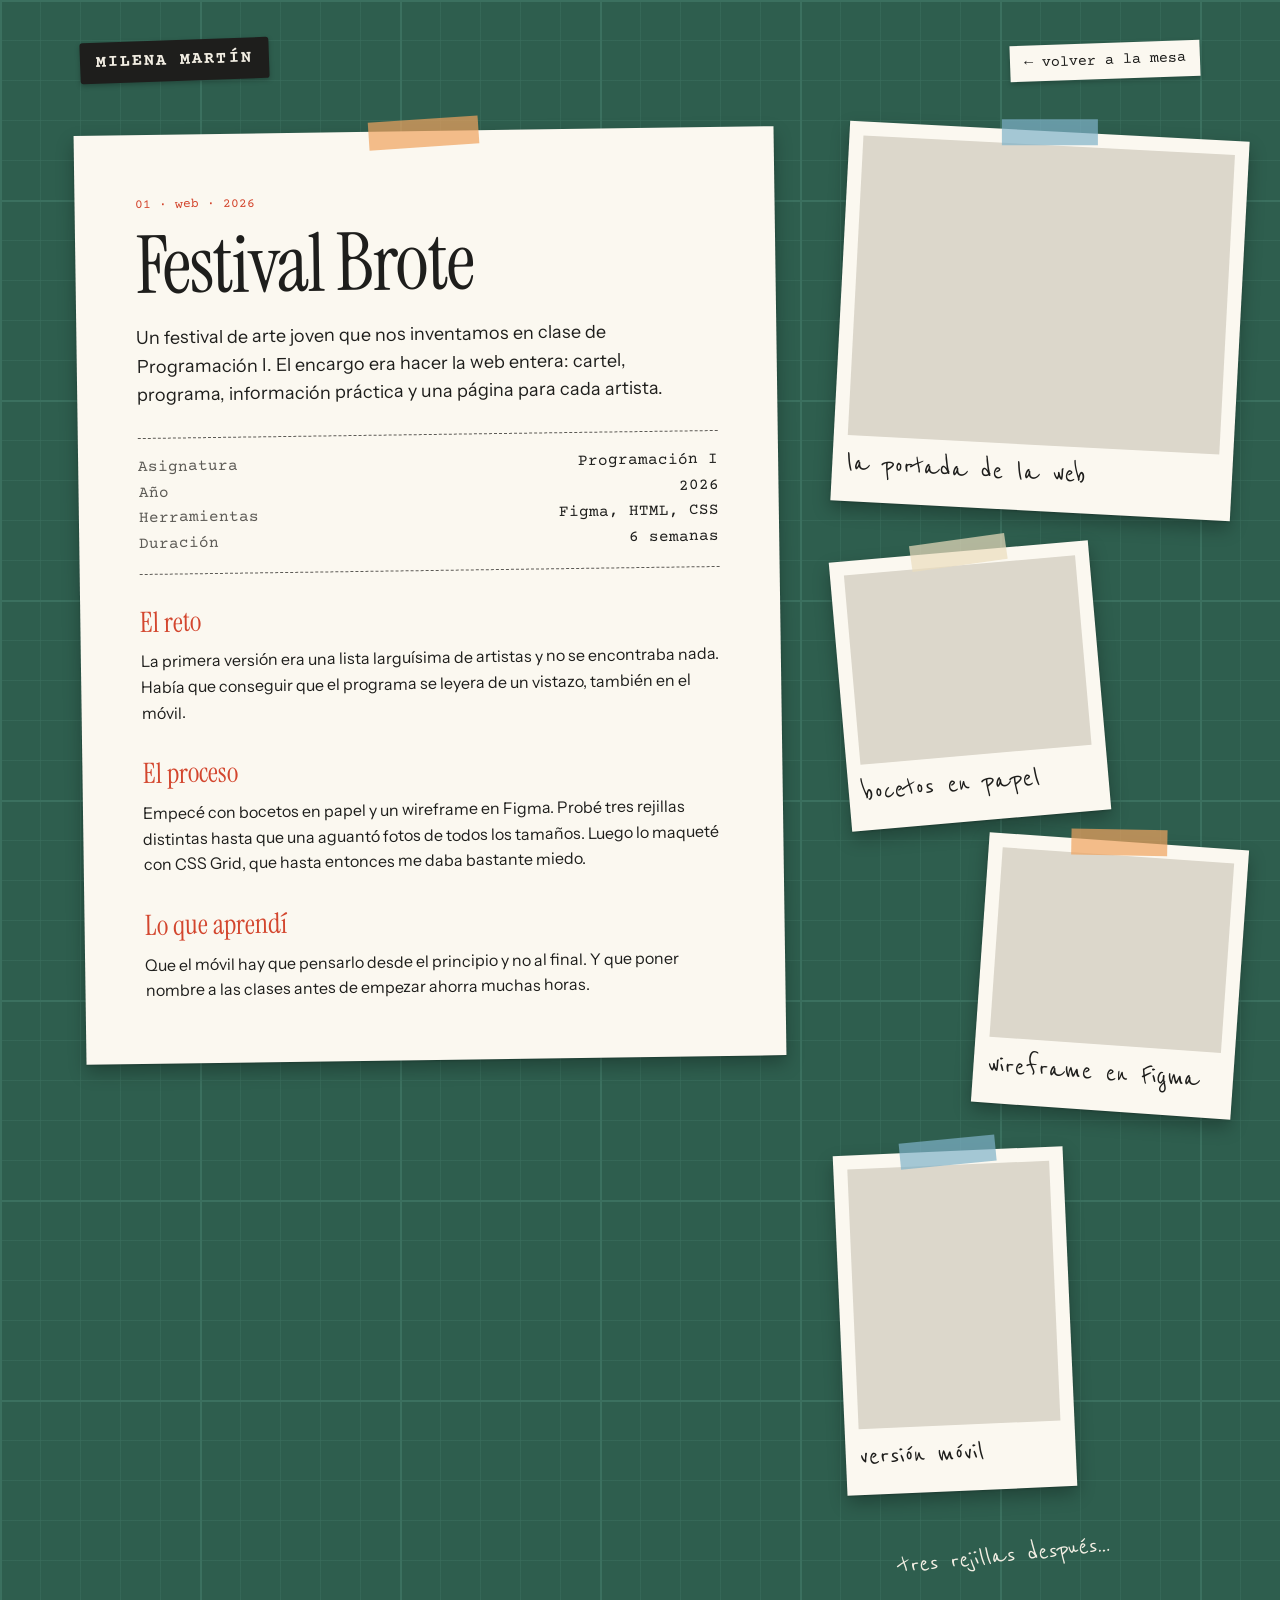
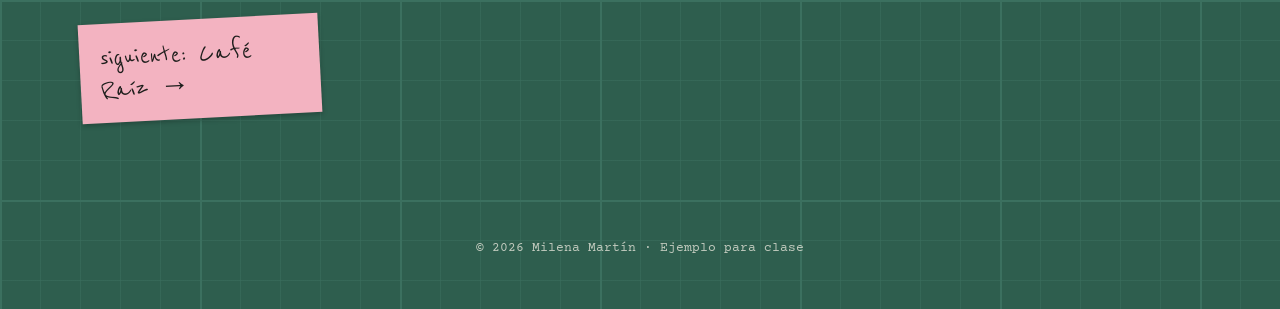
==== proyecto.html @ 5486a88a "Add files via upload" ====
<!DOCTYPE html>
<html lang="es">
<head>
  <meta charset="UTF-8">
  <meta name="viewport" content="width=device-width, initial-scale=1.0">
  <title>Festival Brote · Milena Martín</title>
  <meta name="description" content="Festival Brote: web para un festival de arte joven. Proyecto de Milena Martín.">

  <link rel="preconnect" href="https://fonts.googleapis.com">
  <link rel="preconnect" href="https://fonts.gstatic.com" crossorigin>
  <link href="https://fonts.googleapis.com/css2?family=Instrument+Serif&family=Courier+Prime:wght@400;700&family=Instrument+Sans:wght@400;500&family=Reenie+Beanie&display=swap" rel="stylesheet">

  <link rel="stylesheet" href="css/estilos.css">
</head>
<body>

  <div class="mesa">

    <header class="cabecera">
      <a href="index.html" class="dymo">Milena Martín</a>
      <a href="index.html#proyectos" class="pestana">← volver a la mesa</a>
    </header>

    <main class="dossier">

      <article class="hoja-dossier">
        <span class="cinta cinta-naranja"></span>
        <p class="rotulo">01 · web · 2026</p>
        <h1>Festival Brote</h1>
        <p class="intro">
          Un festival de arte joven que nos inventamos en clase de Programación I.
          El encargo era hacer la web entera: cartel, programa, información práctica
          y una página para cada artista.
        </p>

        <dl class="ficha">
          <div><dt>Asignatura</dt><dd>Programación I</dd></div>
          <div><dt>Año</dt><dd>2026</dd></div>
          <div><dt>Herramientas</dt><dd>Figma, HTML, CSS</dd></div>
          <div><dt>Duración</dt><dd>6 semanas</dd></div>
        </dl>

        <h2>El reto</h2>
        <p>
          La primera versión era una lista larguísima de artistas y no se encontraba nada.
          Había que conseguir que el programa se leyera de un vistazo, también en el móvil.
        </p>

        <h2>El proceso</h2>
        <p>
          Empecé con bocetos en papel y un wireframe en Figma. Probé tres rejillas distintas
          hasta que una aguantó fotos de todos los tamaños. Luego lo maqueté con CSS Grid,
          que hasta entonces me daba bastante miedo.
        </p>

        <h2>Lo que aprendí</h2>
        <p>
          Que el móvil hay que pensarlo desde el principio y no al final. Y que poner nombre
          a las clases antes de empezar ahorra muchas horas.
        </p>
      </article>

      <!-- fotos -->
      <div class="fotos">
        <figure class="polaroid foto-grande" style="--r: 3deg;">
          <span class="cinta cinta-azul"></span>
          <div class="hueco"></div>
          <figcaption><span class="pie">la portada de la web</span></figcaption>
        </figure>
        <figure class="polaroid" style="--r: -5deg;">
          <span class="cinta cinta-papel"></span>
          <div class="hueco"></div>
          <figcaption><span class="pie">bocetos en papel</span></figcaption>
        </figure>
        <figure class="polaroid desplazada" style="--r: 4deg;">
          <span class="cinta cinta-naranja"></span>
          <div class="hueco"></div>
          <figcaption><span class="pie">wireframe en Figma</span></figcaption>
        </figure>
        <figure class="polaroid foto-vertical" style="--r: -2.5deg;">
          <span class="cinta cinta-azul"></span>
          <div class="hueco"></div>
          <figcaption><span class="pie">versión móvil</span></figcaption>
        </figure>
        <p class="nota-mesa" aria-hidden="true">tres rejillas después…</p>
      </div>

      <a href="index.html#proyectos" class="nota nota-rosa siguiente">siguiente: Café Raíz →</a>

    </main>

    <footer class="pie-pagina">
      <p>© <span id="anio"></span> Milena Martín · Ejemplo para clase</p>
    </footer>

  </div>

  <script src="js/script.js"></script>
</body>
</html>
---- css/estilos.css ----
/* colores y fuentes (igual que en figma) */
:root {
  --mesa: #2E5E4E;
  --mesa-linea: #3B705F;
  --mesa-texto: #F2EEE3;
  --papel: #FBF8F0;
  --cinta-papel: #EBDDBE;
  --nota-amarilla: #F6DE6F;
  --nota-rosa: #F3B3C1;
  --nota-azul: #A9CBE8;
  --tinta: #1E1E1C;
  --tinta-suave: #5C5A55;
  --rojo: #D3462E;
  --cinta-naranja: #F0A35E;
  --cinta-azul: #7FB3C9;
  --hueco: #DCD7CB;
  --cafe: #7A4E33;
  --linea-cuaderno: #B9D3E6;

  --fuente-titulos: "Instrument Serif", Georgia, serif;
  --fuente-mano: "Reenie Beanie", cursive;
  --fuente-maquina: "Courier Prime", monospace;
  --fuente-texto: "Instrument Sans", system-ui, sans-serif;

  --sombra-papel: 0 8px 18px rgba(0, 0, 0, 0.28), 0 1px 2px rgba(0, 0, 0, 0.18);
  --sombra-suave: 0 2px 5px rgba(0, 0, 0, 0.25);
}

/* base */
* {
  box-sizing: border-box;
  margin: 0;
  padding: 0;
}

html {
  scroll-behavior: smooth;
  overflow-x: clip;
}

/* alfombrilla de corte */
body {
  background-color: var(--mesa);
  background-image:
    linear-gradient(var(--mesa-linea) 2px, transparent 2px),
    linear-gradient(90deg, var(--mesa-linea) 2px, transparent 2px),
    linear-gradient(rgba(59, 112, 95, 0.55) 1px, transparent 1px),
    linear-gradient(90deg, rgba(59, 112, 95, 0.55) 1px, transparent 1px);
  background-size: 200px 200px, 200px 200px, 40px 40px, 40px 40px;
  color: var(--tinta);
  font-family: var(--fuente-texto);
  font-size: 16px;
  line-height: 1.6;
  overflow-x: hidden;
}

a {
  color: inherit;
}

.mesa {
  max-width: 1200px;
  margin: 0 auto;
  padding: 0 40px;
}

.rotulo {
  color: var(--rojo);
  font-family: var(--fuente-maquina);
  font-size: 13px;
}

.titulo-mano {
  font-family: var(--fuente-titulos);
  font-weight: 400;
  font-size: 50px;
  line-height: 1;
  letter-spacing: -0.01em;
}

/* notas */
.nota {
  display: block;
  padding: 18px 20px;
  box-shadow: var(--sombra-suave);
  font-family: var(--fuente-mano);
  font-size: 30px;
  line-height: 1.05;
  text-decoration: none;
  transition: transform 0.2s;
}

a.nota:hover {
  transform: rotate(0deg) scale(1.04);
}

.nota-amarilla { background: var(--nota-amarilla); }
.nota-rosa { background: var(--nota-rosa); }
.nota-azul { background: var(--nota-azul); }

/* cinta */
.cinta {
  position: absolute;
  top: -12px;
  left: 50%;
  width: 96px;
  height: 26px;
  transform: translateX(-50%) rotate(-3deg);
  opacity: 0.7;
}

.cinta-naranja { background: var(--cinta-naranja); }
.cinta-azul { background: var(--cinta-azul); }
.cinta-papel { background: var(--cinta-papel); }

.pestana {
  display: inline-block;
  padding: 6px 14px;
  border: none;
  background: var(--papel);
  box-shadow: var(--sombra-suave);
  color: var(--tinta);
  font-family: var(--fuente-maquina);
  font-size: 15px;
  text-decoration: none;
  cursor: pointer;
  transition: transform 0.2s;
}

.pestana:nth-child(odd) { transform: rotate(1.5deg); }
.pestana:nth-child(even) { transform: rotate(-2deg); }

.pestana:hover {
  transform: rotate(0deg) translateY(-2px);
}

/* poner fotos aquí */
.hueco {
  background: var(--hueco);
}

.polaroid {
  position: relative;
  width: 260px;
  padding: 14px 14px 22px;
  background: var(--papel);
  box-shadow: var(--sombra-papel);
  transform: rotate(var(--r, 0deg));
}

.polaroid .hueco {
  aspect-ratio: 232 / 190;
  margin-bottom: 12px;
}

.polaroid h3,
.polaroid .pie {
  display: block;
  font-family: var(--fuente-mano);
  font-weight: 400;
  font-size: 32px;
  line-height: 1;
}

.polaroid h3 a {
  text-decoration: none;
}

.polaroid .categoria {
  display: block;
  margin: 4px 0;
  color: var(--rojo);
  font-family: var(--fuente-maquina);
  font-size: 13px;
}

.polaroid p:not(.categoria) {
  color: var(--tinta-suave);
  font-size: 14px;
  line-height: 1.5;
}

/* cabecera */
.cabecera {
  display: flex;
  justify-content: space-between;
  align-items: center;
  gap: 20px;
  padding: 40px 0 20px;
}

.dymo {
  padding: 7px 16px;
  border-radius: 3px;
  background: var(--tinta);
  box-shadow: var(--sombra-suave);
  color: var(--mesa-texto);
  font-family: var(--fuente-maquina);
  font-weight: 700;
  font-size: 17px;
  letter-spacing: 0.12em;
  text-transform: uppercase;
  text-decoration: none;
  transform: rotate(-2deg);
}

.menu {
  display: flex;
  gap: 16px;
}

/* portada */
.portada {
  position: relative;
  display: grid;
  grid-template-columns: 460px 1fr;
  gap: 40px 90px;
  padding: 50px 0 110px;
}

.nota-portada {
  position: relative;
  padding: 48px 40px 40px;
  background: var(--nota-amarilla);
  box-shadow: var(--sombra-papel);
  transform: rotate(-2deg);
}

.nota-portada .cinta {
  width: 120px;
  height: 30px;
}

.nota-portada .rotulo {
  color: var(--tinta-suave);
}

.nota-portada h1 {
  margin: 14px 0 18px;
  font-family: var(--fuente-titulos);
  font-weight: 400;
  font-size: 66px;
  line-height: 1;
  letter-spacing: -0.02em;
}

.maquina {
  font-family: var(--fuente-maquina);
  line-height: 1.5;
}

.portada-notas {
  display: flex;
  gap: 30px;
  grid-column: 1;
  padding-left: 20px;
}

.portada-notas .nota:first-child { width: 220px; transform: rotate(3deg); }
.portada-notas .nota:last-child { width: 180px; margin-top: 20px; transform: rotate(-4deg); }

.polaroid-yo {
  grid-column: 2;
  grid-row: 1 / 3;
  align-self: start;
  width: 300px;
  --r: 4deg;
}

.polaroid-yo .hueco {
  aspect-ratio: 1;
}

.cafe {
  position: absolute;
  right: 90px;
  top: 360px;
  width: 170px;
  height: 170px;
  border: 7px solid rgba(122, 78, 51, 0.35);
  border-radius: 50%;
  box-shadow: inset 0 0 0 12px transparent, inset 0 0 0 14px rgba(122, 78, 51, 0.15);
}

.cafe-nota {
  position: absolute;
  right: 60px;
  top: 550px;
  color: var(--mesa-texto);
  font-family: var(--fuente-mano);
  font-size: 30px;
  transform: rotate(-8deg);
}

.regla {
  position: absolute;
  right: -10px;
  top: 30px;
  width: 44px;
  height: 560px;
  background:
    repeating-linear-gradient(to bottom, rgba(30, 30, 28, 0.7) 0 1px, transparent 1px 10px) left / 8px 100% no-repeat,
    repeating-linear-gradient(to bottom, rgba(30, 30, 28, 0.7) 0 1px, transparent 1px 50px) left / 16px 100% no-repeat,
    rgba(235, 221, 190, 0.92);
  box-shadow: var(--sombra-suave);
  transform: rotate(-1.5deg);
}

/* proyectos */
.proyectos {
  padding: 40px 0 120px;
}

.proyectos > .rotulo,
.proyectos .titulo-mano,
.pista {
  color: var(--mesa-texto);
}

.proyectos > .rotulo {
  opacity: 0.8;
}

.pista {
  font-family: var(--fuente-mano);
  font-size: 26px;
  opacity: 0.8;
}

.filtros {
  display: flex;
  flex-wrap: wrap;
  gap: 10px;
  margin: 24px 0 60px;
}

.filtro.activo {
  background: var(--nota-amarilla);
  font-weight: 700;
}

.tablero {
  position: relative;
  height: 960px;
}

.tablero .polaroid {
  position: absolute;
  left: var(--x);
  top: var(--y);
  cursor: grab;
  touch-action: none;
  transition: opacity 0.3s, box-shadow 0.2s;
}

.tablero .destacada {
  width: 360px;
}

.tablero .destacada .hueco {
  aspect-ratio: 332 / 260;
}

/* las pone el js */
.polaroid.levantada {
  cursor: grabbing;
  box-shadow: 0 22px 40px rgba(0, 0, 0, 0.35);
  z-index: 50;
}

.tarjeta.oculta {
  opacity: 0.12;
  pointer-events: none;
}

.favorito {
  position: absolute;
  left: 22%;
  top: -62px;
  color: var(--nota-amarilla);
  font-family: var(--fuente-mano);
  font-size: 48px;
  transform: rotate(7deg);
}

.ver-proyecto {
  position: absolute;
  left: 25%;
  top: 450px;
  width: 170px;
  transform: rotate(-3deg);
  z-index: 10;
}

/* sobre mí */
.sobre-mi {
  display: flex;
  align-items: flex-start;
  gap: 80px;
  padding-bottom: 140px;
}

.hoja {
  position: relative;
  width: 600px;
  padding: 60px 40px 50px 88px;
  background:
    radial-gradient(circle at 31px 20%, var(--mesa) 9px, transparent 10px),
    radial-gradient(circle at 31px 50%, var(--mesa) 9px, transparent 10px),
    radial-gradient(circle at 31px 80%, var(--mesa) 9px, transparent 10px),
    linear-gradient(90deg, transparent 64px, rgba(211, 70, 46, 0.45) 64px, rgba(211, 70, 46, 0.45) 66px, transparent 66px),
    repeating-linear-gradient(to bottom, transparent 0 29px, var(--linea-cuaderno) 29px 30px),
    var(--papel);
  box-shadow: var(--sombra-papel);
  line-height: 30px;
  transform: rotate(-1.5deg);
}

.hoja .titulo-mano {
  font-size: 44px;
  line-height: 60px;
}

.hoja p:not(.rotulo) {
  font-size: 18px;
  line-height: 30px;
}

.habilidades {
  display: flex;
  flex-wrap: wrap;
  gap: 10px;
  margin-top: 30px;
  list-style: none;
  line-height: 1.4;
}

.habilidades li {
  padding: 4px 10px;
  background: rgba(235, 221, 190, 0.95);
  font-family: var(--fuente-maquina);
  font-size: 13px;
}

.habilidades li:nth-child(odd) { transform: rotate(-2deg); }
.habilidades li:nth-child(even) { transform: rotate(1.5deg); }

.polaroid-bocetos {
  width: 280px;
  margin-top: 40px;
  --r: 6deg;
}

.polaroid-bocetos .hueco {
  aspect-ratio: 252 / 240;
}

/* contacto */
.contacto {
  padding-bottom: 120px;
}

.postal {
  display: grid;
  grid-template-columns: 1fr 1fr;
  max-width: 840px;
  margin: 0 auto;
  padding: 48px 44px;
  background: var(--papel);
  box-shadow: var(--sombra-papel);
  transform: rotate(1.2deg);
}

.postal-mensaje {
  padding-right: 40px;
  border-right: 1px solid rgba(92, 90, 85, 0.35);
}

.postal-mensaje p:not(.rotulo) {
  margin-top: 10px;
  color: var(--tinta-suave);
}

.formulario {
  position: relative;
  display: flex;
  flex-direction: column;
  padding: 122px 0 0 40px;
}

.sello-correos {
  position: absolute;
  top: -12px;
  right: 0;
  width: 92px;
  height: 112px;
  display: grid;
  place-items: center;
  background: var(--nota-azul);
  outline: 4px dashed var(--papel);
  outline-offset: -4px;
  font-family: var(--fuente-maquina);
  font-weight: 700;
  font-size: 15px;
  letter-spacing: 0.12em;
  text-align: center;
  line-height: 1.3;
}

.formulario label {
  margin-top: 14px;
  color: var(--tinta-suave);
  font-family: var(--fuente-maquina);
  font-size: 13px;
}

.formulario input,
.formulario textarea {
  padding: 6px 0;
  border: none;
  border-bottom: 1px solid rgba(92, 90, 85, 0.6);
  background: transparent;
  font-family: var(--fuente-mano);
  font-size: 28px;
  outline: none;
}

.formulario textarea {
  resize: none;
  line-height: 30px;
  background: repeating-linear-gradient(to bottom, transparent 0 29px, rgba(92, 90, 85, 0.6) 29px 30px);
  border-bottom: none;
}

.formulario input:focus,
.formulario textarea:focus {
  border-bottom-color: var(--rojo);
}

.sello {
  align-self: flex-start;
  margin-top: 24px;
  padding: 10px 22px;
  border: 2.5px solid var(--rojo);
  border-radius: 4px;
  background: none;
  color: var(--rojo);
  font-family: var(--fuente-maquina);
  font-weight: 700;
  font-size: 17px;
  letter-spacing: 0.12em;
  text-transform: uppercase;
  transform: rotate(-5deg);
  cursor: pointer;
}

.sello:hover {
  background: rgba(211, 70, 46, 0.08);
}

.aviso:not(:empty) {
  margin-top: 20px;
  padding: 12px 16px;
  background: var(--nota-amarilla);
  box-shadow: var(--sombra-suave);
  font-family: var(--fuente-mano);
  font-size: 28px;
  transform: rotate(-2deg);
}

/* pie */
.pie-pagina {
  padding: 20px 0 50px;
  color: var(--mesa-texto);
  font-family: var(--fuente-maquina);
  font-size: 13px;
  text-align: center;
  opacity: 0.75;
}

/* proyecto.html */
.dossier {
  display: grid;
  grid-template-columns: 700px 1fr;
  gap: 40px 60px;
  padding: 30px 0 100px;
}

.hoja-dossier {
  position: relative;
  align-self: start;
  padding: 60px;
  background: var(--papel);
  box-shadow: var(--sombra-papel);
  transform: rotate(-0.8deg);
}

.hoja-dossier .cinta {
  width: 110px;
  height: 28px;
}

.hoja-dossier h1 {
  margin: 10px 0 18px;
  font-family: var(--fuente-titulos);
  font-weight: 400;
  font-size: 80px;
  line-height: 1;
  letter-spacing: -0.02em;
}

.intro {
  font-size: 18px;
}

.ficha {
  margin: 28px 0 10px;
  padding: 16px 0;
  border-top: 1px dashed var(--tinta-suave);
  border-bottom: 1px dashed var(--tinta-suave);
  font-family: var(--fuente-maquina);
}

.ficha div {
  display: flex;
  justify-content: space-between;
}

.ficha dt {
  color: var(--tinta-suave);
}

.hoja-dossier h2 {
  margin: 26px 0 4px;
  color: var(--rojo);
  font-family: var(--fuente-titulos);
  font-weight: 400;
  font-size: 28px;
}

.fotos {
  display: flex;
  flex-direction: column;
  align-items: flex-start;
  gap: 40px;
}

.foto-grande {
  width: 400px;
}

.foto-grande .hueco {
  aspect-ratio: 372 / 300;
}

.desplazada {
  margin-left: 140px;
  margin-top: -20px;
}

.foto-vertical {
  width: 230px;
}

.foto-vertical .hueco {
  aspect-ratio: 202 / 260;
}

.nota-mesa {
  margin-left: 60px;
  color: var(--mesa-texto);
  font-family: var(--fuente-mano);
  font-size: 30px;
  transform: rotate(-6deg);
}

.siguiente {
  justify-self: start;
  width: 240px;
  transform: rotate(-3deg);
}

/* responsive */

@media (max-width: 1100px) {
  .portada {
    grid-template-columns: 1fr;
    max-width: 520px;
  }

  .polaroid-yo {
    grid-column: 1;
    grid-row: auto;
    justify-self: center;
  }

  .regla {
    display: none;
  }

  .cafe {
    display: none;
  }

  .cafe-nota {
    position: static;
    margin-top: -20px;
    text-align: right;
  }

  .dossier {
    grid-template-columns: 1fr;
    max-width: 700px;
    margin: 0 auto;
  }
}

/* tablet y móvil */
@media (max-width: 900px) {
  .mesa {
    padding: 0 20px;
  }

  .tablero {
    position: static;
    height: auto;
    display: flex;
    flex-direction: column;
    gap: 34px;
  }

  .tablero .polaroid,
  .tablero .destacada {
    position: relative;
    left: auto;
    top: auto;
    width: min(300px, 82%);
    cursor: default;
    touch-action: auto;
  }

  .tablero .polaroid:nth-of-type(even) {
    align-self: flex-end;
  }

  .tablero .destacada {
    width: min(330px, 92%);
  }

  .tarjeta.oculta {
    display: none;
  }

  .favorito {
    position: static;
    order: -1;
    margin: 0 0 -20px 50%;
    font-size: 36px;
  }

  .ver-proyecto {
    position: static;
    order: 0;
    align-self: flex-end;
    margin-top: -40px;
  }

  .pista {
    display: none;
  }

  .sobre-mi {
    flex-direction: column;
    gap: 50px;
  }

  .hoja {
    width: 100%;
    padding: 56px 24px 40px 66px;
  }

  .polaroid-bocetos {
    align-self: center;
  }

  .postal {
    grid-template-columns: 1fr;
    padding: 32px 26px 36px;
    transform: rotate(1deg);
  }

  .postal-mensaje {
    padding-right: 90px;
    border-right: none;
  }

  .formulario {
    position: static;
    padding: 16px 0 0;
  }

  .postal {
    position: relative;
  }

  .sello-correos {
    top: 24px;
    right: 24px;
    width: 70px;
    height: 86px;
    font-size: 13px;
  }
}

@media (max-width: 640px) {
  .cabecera {
    flex-direction: column;
    align-items: flex-start;
    padding-top: 24px;
  }

  .titulo-mano {
    font-size: 40px;
  }

  .nota-portada {
    padding: 40px 28px 32px;
    transform: rotate(-1.5deg);
  }

  .nota-portada h1 {
    font-size: 46px;
  }

  .portada-notas {
    padding-left: 0;
    gap: 14px;
  }

  .portada-notas .nota:first-child { width: 180px; }
  .portada-notas .nota:last-child { width: 150px; }

  .polaroid-yo {
    width: 240px;
  }

  .cafe-nota {
    font-size: 26px;
  }

  .hoja .titulo-mano {
    font-size: 36px;
  }

  .hoja p:not(.rotulo) {
    font-size: 16px;
    line-height: 28px;
  }

  .hoja-dossier {
    padding: 36px 26px 40px;
  }

  .hoja-dossier h1 {
    font-size: 50px;
  }

  .foto-grande {
    width: min(320px, 90%);
  }

  .desplazada {
    margin-left: auto;
    margin-top: 0;
  }
}
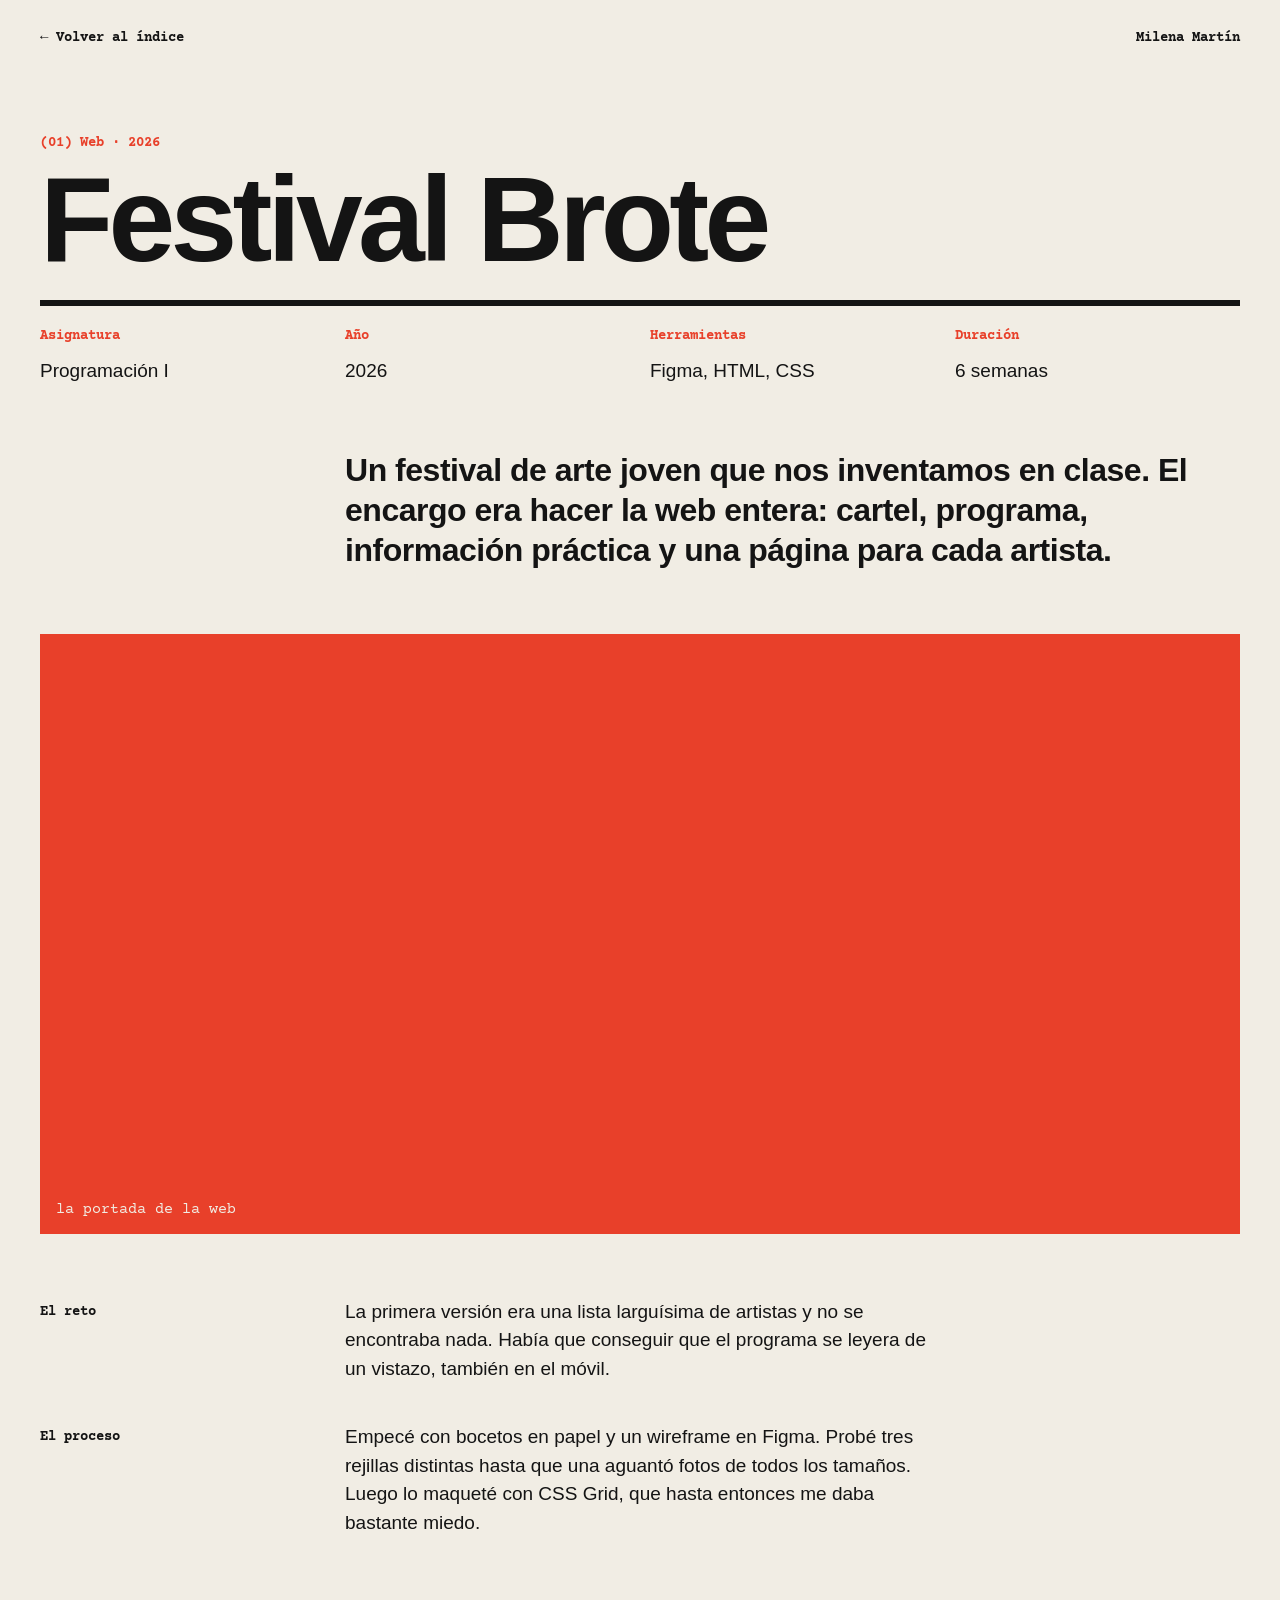
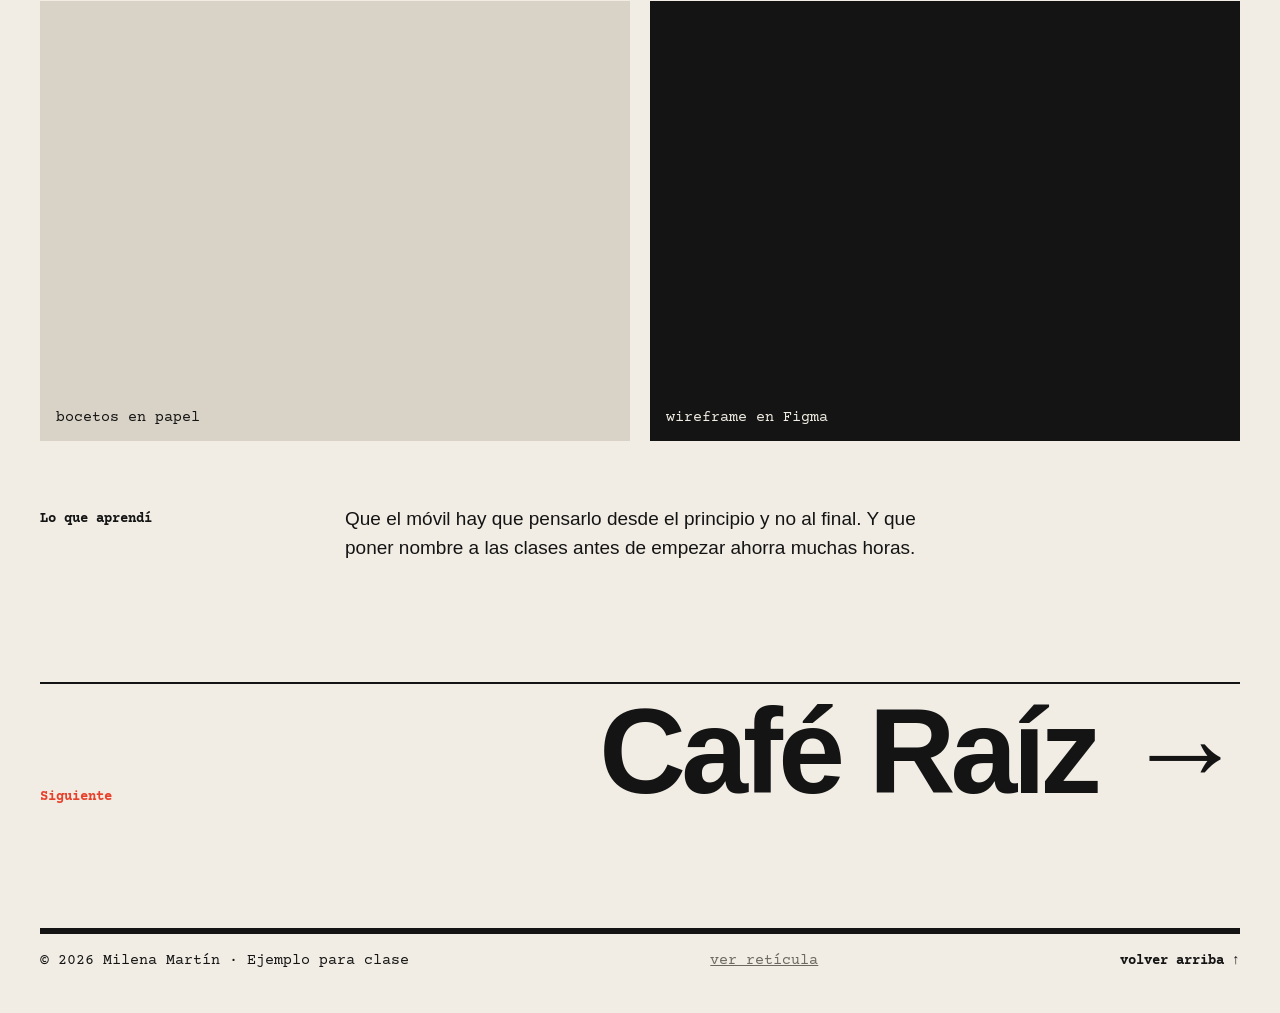
==== commit e589f34e: "Add files via upload" ====
--- a/proyecto.html
+++ b/proyecto.html
@@ -8,91 +8,88 @@
 
   <link rel="preconnect" href="https://fonts.googleapis.com">
   <link rel="preconnect" href="https://fonts.gstatic.com" crossorigin>
-  <link href="https://fonts.googleapis.com/css2?family=Instrument+Serif&family=Courier+Prime:wght@400;700&family=Instrument+Sans:wght@400;500&family=Reenie+Beanie&display=swap" rel="stylesheet">
+  <link href="https://fonts.googleapis.com/css2?family=Archivo:wght@400;700;900&family=Courier+Prime:wght@400;700&display=swap" rel="stylesheet">
 
   <link rel="stylesheet" href="css/estilos.css">
 </head>
 <body>
 
-  <div class="mesa">
+  <header class="cabecera" id="inicio">
+    <a href="index.html#proyectos" class="meta-fuerte">← Volver al índice</a>
+    <a href="index.html" class="meta-fuerte">Milena Martín</a>
+  </header>
 
-    <header class="cabecera">
-      <a href="index.html" class="dymo">Milena Martín</a>
-      <a href="index.html#proyectos" class="pestana">← volver a la mesa</a>
-    </header>
+  <main class="proyecto">
 
-    <main class="dossier">
+    <p class="meta-fuerte rojo">(01) Web · 2026</p>
+    <h1 class="titular">Festival Brote</h1>
 
-      <article class="hoja-dossier">
-        <span class="cinta cinta-naranja"></span>
-        <p class="rotulo">01 · web · 2026</p>
-        <h1>Festival Brote</h1>
-        <p class="intro">
-          Un festival de arte joven que nos inventamos en clase de Programación I.
-          El encargo era hacer la web entera: cartel, programa, información práctica
-          y una página para cada artista.
-        </p>
+    <dl class="reticula ficha">
+      <div><dt>Asignatura</dt><dd>Programación I</dd></div>
+      <div><dt>Año</dt><dd>2026</dd></div>
+      <div><dt>Herramientas</dt><dd>Figma, HTML, CSS</dd></div>
+      <div><dt>Duración</dt><dd>6 semanas</dd></div>
+    </dl>
 
-        <dl class="ficha">
-          <div><dt>Asignatura</dt><dd>Programación I</dd></div>
-          <div><dt>Año</dt><dd>2026</dd></div>
-          <div><dt>Herramientas</dt><dd>Figma, HTML, CSS</dd></div>
-          <div><dt>Duración</dt><dd>6 semanas</dd></div>
-        </dl>
+    <div class="reticula">
+      <p class="entradilla proyecto-intro">
+        Un festival de arte joven que nos inventamos en clase. El encargo era hacer
+        la web entera: cartel, programa, información práctica y una página para cada artista.
+      </p>
+    </div>
 
-        <h2>El reto</h2>
-        <p>
-          La primera versión era una lista larguísima de artistas y no se encontraba nada.
-          Había que conseguir que el programa se leyera de un vistazo, también en el móvil.
-        </p>
+    <figure class="imagen imagen-grande rojo-fondo">
+      <figcaption>la portada de la web</figcaption>
+    </figure>
 
-        <h2>El proceso</h2>
-        <p>
-          Empecé con bocetos en papel y un wireframe en Figma. Probé tres rejillas distintas
-          hasta que una aguantó fotos de todos los tamaños. Luego lo maqueté con CSS Grid,
-          que hasta entonces me daba bastante miedo.
-        </p>
+    <div class="reticula bloque">
+      <h2>El reto</h2>
+      <p>
+        La primera versión era una lista larguísima de artistas y no se encontraba nada.
+        Había que conseguir que el programa se leyera de un vistazo, también en el móvil.
+      </p>
 
-        <h2>Lo que aprendí</h2>
-        <p>
-          Que el móvil hay que pensarlo desde el principio y no al final. Y que poner nombre
-          a las clases antes de empezar ahorra muchas horas.
-        </p>
-      </article>
+      <h2>El proceso</h2>
+      <p>
+        Empecé con bocetos en papel y un wireframe en Figma. Probé tres rejillas distintas
+        hasta que una aguantó fotos de todos los tamaños. Luego lo maqueté con CSS Grid,
+        que hasta entonces me daba bastante miedo.
+      </p>
+    </div>
 
-      <!-- fotos -->
-      <div class="fotos">
-        <figure class="polaroid foto-grande" style="--r: 3deg;">
-          <span class="cinta cinta-azul"></span>
-          <div class="hueco"></div>
-          <figcaption><span class="pie">la portada de la web</span></figcaption>
-        </figure>
-        <figure class="polaroid" style="--r: -5deg;">
-          <span class="cinta cinta-papel"></span>
-          <div class="hueco"></div>
-          <figcaption><span class="pie">bocetos en papel</span></figcaption>
-        </figure>
-        <figure class="polaroid desplazada" style="--r: 4deg;">
-          <span class="cinta cinta-naranja"></span>
-          <div class="hueco"></div>
-          <figcaption><span class="pie">wireframe en Figma</span></figcaption>
-        </figure>
-        <figure class="polaroid foto-vertical" style="--r: -2.5deg;">
-          <span class="cinta cinta-azul"></span>
-          <div class="hueco"></div>
-          <figcaption><span class="pie">versión móvil</span></figcaption>
-        </figure>
-        <p class="nota-mesa" aria-hidden="true">tres rejillas después…</p>
-      </div>
+    <div class="reticula imagenes">
+      <figure class="imagen hueco-fondo">
+        <figcaption>bocetos en papel</figcaption>
+      </figure>
+      <figure class="imagen tinta-fondo">
+        <figcaption>wireframe en Figma</figcaption>
+      </figure>
+    </div>
 
-      <a href="index.html#proyectos" class="nota nota-rosa siguiente">siguiente: Café Raíz →</a>
+    <div class="reticula bloque">
+      <h2>Lo que aprendí</h2>
+      <p>
+        Que el móvil hay que pensarlo desde el principio y no al final. Y que poner nombre
+        a las clases antes de empezar ahorra muchas horas.
+      </p>
+    </div>
 
-    </main>
+    <a href="index.html#proyectos" class="siguiente">
+      <span class="meta-fuerte rojo">Siguiente</span>
+      <span class="titular">Café Raíz →</span>
+    </a>
 
-    <footer class="pie-pagina">
-      <p>© <span id="anio"></span> Milena Martín · Ejemplo para clase</p>
-    </footer>
+  </main>
 
+  <footer class="pie">
+    <p>© <span id="anio"></span> Milena Martín · Ejemplo para clase</p>
+    <button class="ver-reticula" type="button">ver retícula</button>
+    <a href="#inicio" class="meta-fuerte">volver arriba ↑</a>
+  </footer>
+
+  <div class="columnas" aria-hidden="true">
+    <span></span><span></span><span></span><span></span><span></span><span></span>
+    <span></span><span></span><span></span><span></span><span></span><span></span>
   </div>
 
   <script src="js/script.js"></script>
--- a/css/estilos.css
+++ b/css/estilos.css
@@ -1,32 +1,19 @@
-/* colores y fuentes (igual que en figma) */
+/* variables (las mismas que en Figma, colección Cartel) */
 :root {
-  --mesa: #2E5E4E;
-  --mesa-linea: #3B705F;
-  --mesa-texto: #F2EEE3;
-  --papel: #FBF8F0;
-  --cinta-papel: #EBDDBE;
-  --nota-amarilla: #F6DE6F;
-  --nota-rosa: #F3B3C1;
-  --nota-azul: #A9CBE8;
-  --tinta: #1E1E1C;
-  --tinta-suave: #5C5A55;
-  --rojo: #D3462E;
-  --cinta-naranja: #F0A35E;
-  --cinta-azul: #7FB3C9;
-  --hueco: #DCD7CB;
-  --cafe: #7A4E33;
-  --linea-cuaderno: #B9D3E6;
-
-  --fuente-titulos: "Instrument Serif", Georgia, serif;
-  --fuente-mano: "Reenie Beanie", cursive;
-  --fuente-maquina: "Courier Prime", monospace;
-  --fuente-texto: "Instrument Sans", system-ui, sans-serif;
-
-  --sombra-papel: 0 8px 18px rgba(0, 0, 0, 0.28), 0 1px 2px rgba(0, 0, 0, 0.18);
-  --sombra-suave: 0 2px 5px rgba(0, 0, 0, 0.25);
-}
-
-/* base */
+  --papel: #F1EDE4;
+  --tinta: #141414;
+  --rojo: #E8402A;
+  --gris: #6B6862;
+  --linea: #C9C3B8;
+  --hueco: #D9D3C7;
+
+  --fuente-titulos: "Archivo", "Helvetica Neue", Arial, sans-serif;
+  --fuente-meta: "Courier Prime", "Courier New", monospace;
+
+  --margen: 40px;
+  --medianil: 20px;
+}
+
 * {
   box-sizing: border-box;
   margin: 0;
@@ -35,22 +22,15 @@
 
 html {
   scroll-behavior: smooth;
-  overflow-x: clip;
-}
-
-/* alfombrilla de corte */
+}
+
 body {
-  background-color: var(--mesa);
-  background-image:
-    linear-gradient(var(--mesa-linea) 2px, transparent 2px),
-    linear-gradient(90deg, var(--mesa-linea) 2px, transparent 2px),
-    linear-gradient(rgba(59, 112, 95, 0.55) 1px, transparent 1px),
-    linear-gradient(90deg, rgba(59, 112, 95, 0.55) 1px, transparent 1px);
-  background-size: 200px 200px, 200px 200px, 40px 40px, 40px 40px;
+  background: var(--papel);
   color: var(--tinta);
-  font-family: var(--fuente-texto);
-  font-size: 16px;
-  line-height: 1.6;
+  font-family: var(--fuente-titulos);
+  font-size: 19px;
+  line-height: 1.5;
+  padding: 0 var(--margen);
   overflow-x: hidden;
 }
 
@@ -58,819 +38,649 @@
   color: inherit;
 }
 
-.mesa {
-  max-width: 1200px;
-  margin: 0 auto;
-  padding: 0 40px;
-}
-
-.rotulo {
-  color: var(--rojo);
-  font-family: var(--fuente-maquina);
-  font-size: 13px;
-}
-
-.titulo-mano {
-  font-family: var(--fuente-titulos);
-  font-weight: 400;
-  font-size: 50px;
-  line-height: 1;
-  letter-spacing: -0.01em;
-}
-
-/* notas */
-.nota {
-  display: block;
-  padding: 18px 20px;
-  box-shadow: var(--sombra-suave);
-  font-family: var(--fuente-mano);
-  font-size: 30px;
-  line-height: 1.05;
+/* la retícula de 12 columnas */
+.reticula {
+  display: grid;
+  grid-template-columns: repeat(12, 1fr);
+  column-gap: var(--medianil);
+}
+
+.meta-fuerte {
+  font-family: var(--fuente-meta);
+  font-weight: 700;
+  font-size: 14px;
   text-decoration: none;
-  transition: transform 0.2s;
-}
-
-a.nota:hover {
-  transform: rotate(0deg) scale(1.04);
-}
-
-.nota-amarilla { background: var(--nota-amarilla); }
-.nota-rosa { background: var(--nota-rosa); }
-.nota-azul { background: var(--nota-azul); }
-
-/* cinta */
-.cinta {
-  position: absolute;
-  top: -12px;
-  left: 50%;
-  width: 96px;
-  height: 26px;
-  transform: translateX(-50%) rotate(-3deg);
-  opacity: 0.7;
-}
-
-.cinta-naranja { background: var(--cinta-naranja); }
-.cinta-azul { background: var(--cinta-azul); }
-.cinta-papel { background: var(--cinta-papel); }
-
-.pestana {
-  display: inline-block;
-  padding: 6px 14px;
-  border: none;
-  background: var(--papel);
-  box-shadow: var(--sombra-suave);
-  color: var(--tinta);
-  font-family: var(--fuente-maquina);
-  font-size: 15px;
-  text-decoration: none;
-  cursor: pointer;
-  transition: transform 0.2s;
-}
-
-.pestana:nth-child(odd) { transform: rotate(1.5deg); }
-.pestana:nth-child(even) { transform: rotate(-2deg); }
-
-.pestana:hover {
-  transform: rotate(0deg) translateY(-2px);
-}
-
-/* poner fotos aquí */
-.hueco {
-  background: var(--hueco);
-}
-
-.polaroid {
-  position: relative;
-  width: 260px;
-  padding: 14px 14px 22px;
-  background: var(--papel);
-  box-shadow: var(--sombra-papel);
-  transform: rotate(var(--r, 0deg));
-}
-
-.polaroid .hueco {
-  aspect-ratio: 232 / 190;
-  margin-bottom: 12px;
-}
-
-.polaroid h3,
-.polaroid .pie {
-  display: block;
-  font-family: var(--fuente-mano);
-  font-weight: 400;
+}
+
+.rojo {
+  color: var(--rojo);
+}
+
+.entradilla {
+  font-weight: 700;
   font-size: 32px;
-  line-height: 1;
-}
-
-.polaroid h3 a {
-  text-decoration: none;
-}
-
-.polaroid .categoria {
-  display: block;
-  margin: 4px 0;
-  color: var(--rojo);
-  font-family: var(--fuente-maquina);
-  font-size: 13px;
-}
-
-.polaroid p:not(.categoria) {
-  color: var(--tinta-suave);
-  font-size: 14px;
-  line-height: 1.5;
-}
+  line-height: 1.25;
+  letter-spacing: -0.015em;
+}
+
 
 /* cabecera */
 .cabecera {
   display: flex;
   justify-content: space-between;
   align-items: center;
-  gap: 20px;
-  padding: 40px 0 20px;
-}
-
-.dymo {
-  padding: 7px 16px;
-  border-radius: 3px;
-  background: var(--tinta);
-  box-shadow: var(--sombra-suave);
-  color: var(--mesa-texto);
-  font-family: var(--fuente-maquina);
-  font-weight: 700;
-  font-size: 17px;
-  letter-spacing: 0.12em;
-  text-transform: uppercase;
-  text-decoration: none;
-  transform: rotate(-2deg);
+  padding: 28px 0;
 }
 
 .menu {
   display: flex;
-  gap: 16px;
-}
+  gap: 32px;
+}
+
+.menu a {
+  font-family: var(--fuente-meta);
+  font-weight: 700;
+  font-size: 14px;
+  text-decoration: none;
+}
+
+.menu a:hover,
+.cabecera a:hover {
+  color: var(--rojo);
+}
+
 
 /* portada */
-.portada {
-  position: relative;
-  display: grid;
-  grid-template-columns: 460px 1fr;
-  gap: 40px 90px;
-  padding: 50px 0 110px;
-}
-
-.nota-portada {
-  position: relative;
-  padding: 48px 40px 40px;
-  background: var(--nota-amarilla);
-  box-shadow: var(--sombra-papel);
-  transform: rotate(-2deg);
-}
-
-.nota-portada .cinta {
-  width: 120px;
-  height: 30px;
-}
-
-.nota-portada .rotulo {
-  color: var(--tinta-suave);
-}
-
-.nota-portada h1 {
-  margin: 14px 0 18px;
-  font-family: var(--fuente-titulos);
-  font-weight: 400;
-  font-size: 66px;
-  line-height: 1;
-  letter-spacing: -0.02em;
-}
-
-.maquina {
-  font-family: var(--fuente-maquina);
-  line-height: 1.5;
-}
-
-.portada-notas {
+.nombre {
+  font-weight: 900;
+  font-size: min(19.5vw, 250px);
+  line-height: 0.9;
+  letter-spacing: -0.05em;
+  text-transform: uppercase;
+  margin-top: 8px;
+  padding-bottom: 4px;
+  border-bottom: 6px solid var(--tinta);
+}
+
+.nombre span {
+  display: block;
+  color: var(--rojo);
+}
+
+.intro {
+  padding: 28px 0 96px;
+}
+
+.intro .entradilla {
+  grid-column: 1 / 8;
+}
+
+.ahora {
+  grid-column: 11 / 13;
+  font-family: var(--fuente-meta);
+  font-size: 15px;
+  line-height: 1.4;
+}
+
+
+/* secciones */
+.seccion {
+  padding-top: 120px;
+}
+
+#proyectos {
+  padding-top: 0;
+}
+
+.titulo-seccion {
   display: flex;
-  gap: 30px;
-  grid-column: 1;
-  padding-left: 20px;
-}
-
-.portada-notas .nota:first-child { width: 220px; transform: rotate(3deg); }
-.portada-notas .nota:last-child { width: 180px; margin-top: 20px; transform: rotate(-4deg); }
-
-.polaroid-yo {
-  grid-column: 2;
-  grid-row: 1 / 3;
-  align-self: start;
-  width: 300px;
-  --r: 4deg;
-}
-
-.polaroid-yo .hueco {
-  aspect-ratio: 1;
-}
-
-.cafe {
-  position: absolute;
-  right: 90px;
-  top: 360px;
-  width: 170px;
-  height: 170px;
-  border: 7px solid rgba(122, 78, 51, 0.35);
-  border-radius: 50%;
-  box-shadow: inset 0 0 0 12px transparent, inset 0 0 0 14px rgba(122, 78, 51, 0.15);
-}
-
-.cafe-nota {
-  position: absolute;
-  right: 60px;
-  top: 550px;
-  color: var(--mesa-texto);
-  font-family: var(--fuente-mano);
-  font-size: 30px;
-  transform: rotate(-8deg);
-}
-
-.regla {
-  position: absolute;
-  right: -10px;
-  top: 30px;
-  width: 44px;
-  height: 560px;
-  background:
-    repeating-linear-gradient(to bottom, rgba(30, 30, 28, 0.7) 0 1px, transparent 1px 10px) left / 8px 100% no-repeat,
-    repeating-linear-gradient(to bottom, rgba(30, 30, 28, 0.7) 0 1px, transparent 1px 50px) left / 16px 100% no-repeat,
-    rgba(235, 221, 190, 0.92);
-  box-shadow: var(--sombra-suave);
-  transform: rotate(-1.5deg);
-}
-
-/* proyectos */
-.proyectos {
-  padding: 40px 0 120px;
-}
-
-.proyectos > .rotulo,
-.proyectos .titulo-mano,
-.pista {
-  color: var(--mesa-texto);
-}
-
-.proyectos > .rotulo {
-  opacity: 0.8;
-}
-
-.pista {
-  font-family: var(--fuente-mano);
-  font-size: 26px;
-  opacity: 0.8;
-}
-
+  justify-content: space-between;
+  align-items: flex-end;
+  gap: 20px;
+  padding-bottom: 24px;
+  border-bottom: 2px solid var(--tinta);
+}
+
+.titulo-seccion h2 {
+  display: flex;
+  align-items: baseline;
+  gap: 20px;
+  font-weight: 900;
+  font-size: 120px;
+  line-height: 0.85;
+  letter-spacing: -0.04em;
+}
+
+.numero {
+  font-family: var(--fuente-meta);
+  font-weight: 700;
+  font-size: 14px;
+  letter-spacing: 0;
+  color: var(--rojo);
+}
+
+
+/* filtros */
 .filtros {
   display: flex;
   flex-wrap: wrap;
-  gap: 10px;
-  margin: 24px 0 60px;
+  gap: 8px;
+}
+
+.filtro {
+  font-family: var(--fuente-meta);
+  font-weight: 700;
+  font-size: 14px;
+  padding: 7px 14px;
+  border: 1.5px solid var(--tinta);
+  background: none;
+  color: var(--tinta);
+  cursor: pointer;
+}
+
+.filtro:hover {
+  border-color: var(--rojo);
+  color: var(--rojo);
 }
 
 .filtro.activo {
-  background: var(--nota-amarilla);
-  font-weight: 700;
-}
-
-.tablero {
-  position: relative;
-  height: 960px;
-}
-
-.tablero .polaroid {
+  background: var(--tinta);
+  border-color: var(--tinta);
+  color: var(--papel);
+}
+
+
+/* índice de proyectos */
+.indice {
+  list-style: none;
+}
+
+.fila a {
+  display: grid;
+  grid-template-columns: repeat(12, 1fr);
+  column-gap: var(--medianil);
+  align-items: center;
+  padding: 18px 0;
+  border-bottom: 1px solid var(--tinta);
+  text-decoration: none;
+}
+
+.fila .titulo {
+  grid-column: 2 / 10;
+  font-weight: 700;
+  font-size: 52px;
+  line-height: 1.1;
+  letter-spacing: -0.03em;
+  transition: color 0.15s, transform 0.15s;
+}
+
+.fila .datos {
+  grid-column: 10 / 13;
+  justify-self: end;
+  font-family: var(--fuente-meta);
+  font-size: 15px;
+}
+
+.fila a:hover .titulo {
+  color: var(--rojo);
+  transform: translateX(12px);
+}
+
+.fila.oculta {
+  display: none;
+}
+
+.vista-previa {
+  position: fixed;
+  top: 0;
+  left: 0;
+  width: 300px;
+  height: 200px;
+  pointer-events: none;
+  opacity: 0;
+  transition: opacity 0.15s;
+  z-index: 5;
+}
+
+.vista-previa.visible {
+  opacity: 1;
+}
+
+.vista-previa span {
   position: absolute;
-  left: var(--x);
-  top: var(--y);
-  cursor: grab;
-  touch-action: none;
-  transition: opacity 0.3s, box-shadow 0.2s;
-}
-
-.tablero .destacada {
-  width: 360px;
-}
-
-.tablero .destacada .hueco {
-  aspect-ratio: 332 / 260;
-}
-
-/* las pone el js */
-.polaroid.levantada {
-  cursor: grabbing;
-  box-shadow: 0 22px 40px rgba(0, 0, 0, 0.35);
-  z-index: 50;
-}
-
-.tarjeta.oculta {
-  opacity: 0.12;
-  pointer-events: none;
-}
-
-.favorito {
-  position: absolute;
-  left: 22%;
-  top: -62px;
-  color: var(--nota-amarilla);
-  font-family: var(--fuente-mano);
-  font-size: 48px;
-  transform: rotate(7deg);
-}
-
-.ver-proyecto {
-  position: absolute;
-  left: 25%;
-  top: 450px;
-  width: 170px;
-  transform: rotate(-3deg);
-  z-index: 10;
-}
+  left: 16px;
+  bottom: 12px;
+  font-family: var(--fuente-meta);
+  font-size: 15px;
+}
+
+.vista-previa.rojo,
+.rojo-fondo {
+  background: var(--rojo);
+  color: var(--papel);
+}
+
+.vista-previa.tinta,
+.tinta-fondo {
+  background: var(--tinta);
+  color: var(--papel);
+}
+
+.vista-previa.hueco,
+.hueco-fondo {
+  background: var(--hueco);
+  color: var(--tinta);
+}
+
 
 /* sobre mí */
-.sobre-mi {
-  display: flex;
-  align-items: flex-start;
-  gap: 80px;
-  padding-bottom: 140px;
-}
-
-.hoja {
-  position: relative;
-  width: 600px;
-  padding: 60px 40px 50px 88px;
-  background:
-    radial-gradient(circle at 31px 20%, var(--mesa) 9px, transparent 10px),
-    radial-gradient(circle at 31px 50%, var(--mesa) 9px, transparent 10px),
-    radial-gradient(circle at 31px 80%, var(--mesa) 9px, transparent 10px),
-    linear-gradient(90deg, transparent 64px, rgba(211, 70, 46, 0.45) 64px, rgba(211, 70, 46, 0.45) 66px, transparent 66px),
-    repeating-linear-gradient(to bottom, transparent 0 29px, var(--linea-cuaderno) 29px 30px),
-    var(--papel);
-  box-shadow: var(--sombra-papel);
-  line-height: 30px;
-  transform: rotate(-1.5deg);
-}
-
-.hoja .titulo-mano {
-  font-size: 44px;
-  line-height: 60px;
-}
-
-.hoja p:not(.rotulo) {
-  font-size: 18px;
-  line-height: 30px;
-}
-
-.habilidades {
-  display: flex;
-  flex-wrap: wrap;
-  gap: 10px;
-  margin-top: 30px;
-  list-style: none;
-  line-height: 1.4;
-}
-
-.habilidades li {
-  padding: 4px 10px;
-  background: rgba(235, 221, 190, 0.95);
-  font-family: var(--fuente-maquina);
-  font-size: 13px;
-}
-
-.habilidades li:nth-child(odd) { transform: rotate(-2deg); }
-.habilidades li:nth-child(even) { transform: rotate(1.5deg); }
-
-.polaroid-bocetos {
-  width: 280px;
-  margin-top: 40px;
-  --r: 6deg;
-}
-
-.polaroid-bocetos .hueco {
-  aspect-ratio: 252 / 240;
-}
+.sobre-texto {
+  grid-column: 4 / 13;
+  padding-top: 28px;
+}
+
+.dato {
+  grid-column: span 3;
+  margin-top: 48px;
+}
+
+.dato:first-of-type {
+  grid-column: 4 / 7;
+}
+
+.dato h3,
+.ficha dt {
+  font-family: var(--fuente-meta);
+  font-weight: 700;
+  font-size: 14px;
+  color: var(--rojo);
+  margin-bottom: 10px;
+}
+
 
 /* contacto */
-.contacto {
-  padding-bottom: 120px;
-}
-
-.postal {
+.titulo-seccion .rojo {
+  color: var(--rojo);
+}
+
+.contacto-texto {
+  grid-column: 1 / 5;
+  padding-top: 28px;
+}
+
+.contacto-texto p + p {
+  margin-top: 12px;
+}
+
+.formulario {
+  grid-column: 7 / 13;
   display: grid;
   grid-template-columns: 1fr 1fr;
-  max-width: 840px;
-  margin: 0 auto;
-  padding: 48px 44px;
-  background: var(--papel);
-  box-shadow: var(--sombra-papel);
-  transform: rotate(1.2deg);
-}
-
-.postal-mensaje {
-  padding-right: 40px;
-  border-right: 1px solid rgba(92, 90, 85, 0.35);
-}
-
-.postal-mensaje p:not(.rotulo) {
-  margin-top: 10px;
-  color: var(--tinta-suave);
-}
-
-.formulario {
-  position: relative;
-  display: flex;
-  flex-direction: column;
-  padding: 122px 0 0 40px;
-}
-
-.sello-correos {
-  position: absolute;
-  top: -12px;
-  right: 0;
-  width: 92px;
-  height: 112px;
-  display: grid;
-  place-items: center;
-  background: var(--nota-azul);
-  outline: 4px dashed var(--papel);
-  outline-offset: -4px;
-  font-family: var(--fuente-maquina);
-  font-weight: 700;
-  font-size: 15px;
-  letter-spacing: 0.12em;
-  text-align: center;
-  line-height: 1.3;
-}
-
-.formulario label {
-  margin-top: 14px;
-  color: var(--tinta-suave);
-  font-family: var(--fuente-maquina);
-  font-size: 13px;
-}
-
-.formulario input,
-.formulario textarea {
-  padding: 6px 0;
+  gap: 32px var(--medianil);
+  padding-top: 28px;
+}
+
+.campo-ancho,
+.boton,
+.aviso {
+  grid-column: 1 / -1;
+}
+
+.campo label {
+  display: block;
+  font-family: var(--fuente-meta);
+  font-weight: 700;
+  font-size: 14px;
+  margin-bottom: 8px;
+}
+
+.campo input,
+.campo textarea {
+  width: 100%;
   border: none;
-  border-bottom: 1px solid rgba(92, 90, 85, 0.6);
+  border-bottom: 2px solid var(--tinta);
   background: transparent;
-  font-family: var(--fuente-mano);
-  font-size: 28px;
+  font: inherit;
+  color: var(--tinta);
+  padding: 8px 0;
+  resize: vertical;
+}
+
+.campo input:focus,
+.campo textarea:focus {
   outline: none;
-}
-
-.formulario textarea {
-  resize: none;
-  line-height: 30px;
-  background: repeating-linear-gradient(to bottom, transparent 0 29px, rgba(92, 90, 85, 0.6) 29px 30px);
-  border-bottom: none;
-}
-
-.formulario input:focus,
-.formulario textarea:focus {
   border-bottom-color: var(--rojo);
 }
 
-.sello {
-  align-self: flex-start;
-  margin-top: 24px;
-  padding: 10px 22px;
-  border: 2.5px solid var(--rojo);
-  border-radius: 4px;
-  background: none;
-  color: var(--rojo);
-  font-family: var(--fuente-maquina);
-  font-weight: 700;
-  font-size: 17px;
-  letter-spacing: 0.12em;
-  text-transform: uppercase;
-  transform: rotate(-5deg);
+.boton {
+  justify-self: start;
+  background: var(--rojo);
+  color: var(--papel);
+  border: none;
+  font-family: var(--fuente-titulos);
+  font-weight: 700;
+  font-size: 20px;
+  padding: 18px 32px;
   cursor: pointer;
 }
 
-.sello:hover {
-  background: rgba(211, 70, 46, 0.08);
-}
-
-.aviso:not(:empty) {
-  margin-top: 20px;
-  padding: 12px 16px;
-  background: var(--nota-amarilla);
-  box-shadow: var(--sombra-suave);
-  font-family: var(--fuente-mano);
-  font-size: 28px;
-  transform: rotate(-2deg);
-}
+.boton:hover {
+  background: var(--tinta);
+}
+
+.aviso {
+  font-family: var(--fuente-meta);
+  font-weight: 700;
+  color: var(--rojo);
+}
+
 
 /* pie */
-.pie-pagina {
-  padding: 20px 0 50px;
-  color: var(--mesa-texto);
-  font-family: var(--fuente-maquina);
-  font-size: 13px;
-  text-align: center;
-  opacity: 0.75;
-}
-
-/* proyecto.html */
-.dossier {
-  display: grid;
-  grid-template-columns: 700px 1fr;
-  gap: 40px 60px;
-  padding: 30px 0 100px;
-}
-
-.hoja-dossier {
-  position: relative;
-  align-self: start;
-  padding: 60px;
-  background: var(--papel);
-  box-shadow: var(--sombra-papel);
-  transform: rotate(-0.8deg);
-}
-
-.hoja-dossier .cinta {
-  width: 110px;
-  height: 28px;
-}
-
-.hoja-dossier h1 {
-  margin: 10px 0 18px;
-  font-family: var(--fuente-titulos);
-  font-weight: 400;
-  font-size: 80px;
-  line-height: 1;
-  letter-spacing: -0.02em;
-}
-
-.intro {
-  font-size: 18px;
-}
-
-.ficha {
-  margin: 28px 0 10px;
-  padding: 16px 0;
-  border-top: 1px dashed var(--tinta-suave);
-  border-bottom: 1px dashed var(--tinta-suave);
-  font-family: var(--fuente-maquina);
-}
-
-.ficha div {
+.pie {
   display: flex;
   justify-content: space-between;
-}
-
-.ficha dt {
-  color: var(--tinta-suave);
-}
-
-.hoja-dossier h2 {
-  margin: 26px 0 4px;
-  color: var(--rojo);
-  font-family: var(--fuente-titulos);
-  font-weight: 400;
-  font-size: 28px;
-}
-
-.fotos {
+  align-items: center;
+  flex-wrap: wrap;
+  gap: 12px;
+  margin-top: 120px;
+  padding: 16px 0 40px;
+  border-top: 6px solid var(--tinta);
+  font-family: var(--fuente-meta);
+  font-size: 15px;
+}
+
+.ver-reticula {
+  font: inherit;
+  background: none;
+  border: none;
+  text-decoration: underline;
+  color: var(--gris);
+  cursor: pointer;
+}
+
+.ver-reticula:hover {
+  color: var(--rojo);
+}
+
+/* las columnas que se ven al pulsar "ver retícula" */
+.columnas {
+  position: fixed;
+  inset: 0;
+  padding: 0 var(--margen);
+  display: grid;
+  grid-template-columns: repeat(12, 1fr);
+  column-gap: var(--medianil);
+  pointer-events: none;
+  opacity: 0;
+  transition: opacity 0.2s;
+  z-index: 10;
+}
+
+.columnas span {
+  background: rgba(232, 64, 42, 0.1);
+}
+
+.con-reticula .columnas {
+  opacity: 1;
+}
+
+
+/* página de proyecto */
+.proyecto {
+  padding-top: 56px;
+}
+
+.titular {
+  font-weight: 900;
+  font-size: 120px;
+  line-height: 0.95;
+  letter-spacing: -0.04em;
+}
+
+.proyecto h1 {
+  margin-top: 8px;
+  padding-bottom: 24px;
+  border-bottom: 6px solid var(--tinta);
+}
+
+.ficha {
+  padding-top: 20px;
+}
+
+.ficha div {
+  grid-column: span 3;
+}
+
+.proyecto-intro {
+  grid-column: 4 / 13;
+  margin-top: 64px;
+}
+
+.imagen {
+  position: relative;
+  height: 600px;
+  margin-top: 64px;
+}
+
+.imagen figcaption {
+  position: absolute;
+  left: 16px;
+  bottom: 12px;
+  font-family: var(--fuente-meta);
+  font-size: 15px;
+}
+
+.bloque {
+  margin-top: 64px;
+  row-gap: 40px;
+}
+
+.bloque h2 {
+  grid-column: 1 / 4;
+  font-family: var(--fuente-meta);
+  font-size: 14px;
+  padding-top: 4px;
+}
+
+.bloque p {
+  grid-column: 4 / 10;
+}
+
+.imagenes .imagen {
+  grid-column: span 6;
+  height: 440px;
+}
+
+.siguiente {
   display: flex;
-  flex-direction: column;
-  align-items: flex-start;
-  gap: 40px;
-}
-
-.foto-grande {
-  width: 400px;
-}
-
-.foto-grande .hueco {
-  aspect-ratio: 372 / 300;
-}
-
-.desplazada {
-  margin-left: 140px;
-  margin-top: -20px;
-}
-
-.foto-vertical {
-  width: 230px;
-}
-
-.foto-vertical .hueco {
-  aspect-ratio: 202 / 260;
-}
-
-.nota-mesa {
-  margin-left: 60px;
-  color: var(--mesa-texto);
-  font-family: var(--fuente-mano);
-  font-size: 30px;
-  transform: rotate(-6deg);
-}
-
-.siguiente {
-  justify-self: start;
-  width: 240px;
-  transform: rotate(-3deg);
-}
+  justify-content: space-between;
+  align-items: flex-end;
+  margin-top: 120px;
+  padding-top: 10px;
+  border-top: 2px solid var(--tinta);
+  text-decoration: none;
+}
+
+.siguiente:hover .titular {
+  color: var(--rojo);
+}
+
 
 /* responsive */
-
-@media (max-width: 1100px) {
-  .portada {
-    grid-template-columns: 1fr;
-    max-width: 520px;
-  }
-
-  .polaroid-yo {
-    grid-column: 1;
-    grid-row: auto;
-    justify-self: center;
-  }
-
-  .regla {
+@media (max-width: 1000px) {
+  .titulo-seccion h2,
+  .titular {
+    font-size: 88px;
+  }
+
+  .fila .titulo {
+    font-size: 40px;
+  }
+
+  .contacto-texto,
+  .formulario {
+    grid-column: 1 / -1;
+  }
+}
+
+@media (max-width: 700px) {
+  :root {
+    --margen: 20px;
+    --medianil: 12px;
+  }
+
+  body {
+    font-size: 17px;
+  }
+
+  .reticula,
+  .columnas {
+    grid-template-columns: repeat(4, 1fr);
+  }
+
+  .reticula > *,
+  .dato:first-of-type,
+  .imagenes .imagen {
+    grid-column: 1 / -1;
+  }
+
+  .columnas span:nth-child(n + 5) {
     display: none;
   }
 
-  .cafe {
+  .solo-grande {
     display: none;
   }
 
-  .cafe-nota {
-    position: static;
-    margin-top: -20px;
-    text-align: right;
-  }
-
-  .dossier {
-    grid-template-columns: 1fr;
-    max-width: 700px;
-    margin: 0 auto;
-  }
-}
-
-/* tablet y móvil */
-@media (max-width: 900px) {
-  .mesa {
-    padding: 0 20px;
-  }
-
-  .tablero {
-    position: static;
-    height: auto;
-    display: flex;
-    flex-direction: column;
-    gap: 34px;
-  }
-
-  .tablero .polaroid,
-  .tablero .destacada {
-    position: relative;
-    left: auto;
-    top: auto;
-    width: min(300px, 82%);
-    cursor: default;
-    touch-action: auto;
-  }
-
-  .tablero .polaroid:nth-of-type(even) {
-    align-self: flex-end;
-  }
-
-  .tablero .destacada {
-    width: min(330px, 92%);
-  }
-
-  .tarjeta.oculta {
+  .cabecera {
+    padding: 20px 0;
+  }
+
+  .menu {
+    gap: 14px;
+  }
+
+  .menu a,
+  .cabecera .meta-fuerte {
+    font-size: 12px;
+  }
+
+  .nombre {
+    font-size: 20.5vw;
+    margin-top: 24px;
+    border-bottom-width: 4px;
+  }
+
+  .entradilla {
+    font-size: 22px;
+  }
+
+  .intro {
+    padding: 18px 0 0;
+  }
+
+  .ahora {
     display: none;
   }
 
-  .favorito {
-    position: static;
-    order: -1;
-    margin: 0 0 -20px 50%;
-    font-size: 36px;
-  }
-
-  .ver-proyecto {
-    position: static;
-    order: 0;
-    align-self: flex-end;
-    margin-top: -40px;
-  }
-
-  .pista {
-    display: none;
-  }
-
-  .sobre-mi {
-    flex-direction: column;
-    gap: 50px;
-  }
-
-  .hoja {
-    width: 100%;
-    padding: 56px 24px 40px 66px;
-  }
-
-  .polaroid-bocetos {
-    align-self: center;
-  }
-
-  .postal {
-    grid-template-columns: 1fr;
-    padding: 32px 26px 36px;
-    transform: rotate(1deg);
-  }
-
-  .postal-mensaje {
-    padding-right: 90px;
-    border-right: none;
-  }
-
-  .formulario {
-    position: static;
-    padding: 16px 0 0;
-  }
-
-  .postal {
-    position: relative;
-  }
-
-  .sello-correos {
-    top: 24px;
-    right: 24px;
-    width: 70px;
-    height: 86px;
-    font-size: 13px;
-  }
-}
-
-@media (max-width: 640px) {
-  .cabecera {
+  .seccion,
+  #proyectos {
+    padding-top: 72px;
+  }
+
+  .titulo-seccion {
     flex-direction: column;
     align-items: flex-start;
+    gap: 16px;
+    padding-bottom: 16px;
+  }
+
+  .titulo-seccion h2,
+  .titular {
+    font-size: 52px;
+    gap: 10px;
+  }
+
+  .numero {
+    font-size: 12px;
+  }
+
+  .filtro {
+    padding: 7px 9px;
+  }
+
+  .fila a {
+    grid-template-columns: 40px 1fr;
+    padding: 14px 0;
+  }
+
+  .fila .titulo {
+    grid-column: 2;
+    font-size: 26px;
+  }
+
+  .fila .datos {
+    display: none;
+  }
+
+  .sobre-texto,
+  .contacto-texto {
+    padding-top: 16px;
+  }
+
+  .dato {
+    margin-top: 20px;
+  }
+
+  .formulario {
+    grid-template-columns: 1fr;
+    gap: 24px;
     padding-top: 24px;
   }
 
-  .titulo-mano {
+  .pie {
+    margin-top: 72px;
+    border-top-width: 4px;
+    font-size: 12px;
+  }
+
+  .proyecto {
+    padding-top: 24px;
+  }
+
+  .proyecto-intro,
+  .imagen,
+  .bloque {
+    margin-top: 40px;
+  }
+
+  .imagen {
+    height: 260px;
+  }
+
+  .imagenes {
+    row-gap: 12px;
+  }
+
+  .imagenes .imagen {
+    height: 220px;
+  }
+
+  .bloque {
+    row-gap: 8px;
+  }
+
+  .bloque p {
+    margin-bottom: 16px;
+  }
+
+  .siguiente {
+    flex-direction: column;
+    align-items: flex-start;
+    margin-top: 72px;
+  }
+
+  .siguiente .titular {
     font-size: 40px;
   }
-
-  .nota-portada {
-    padding: 40px 28px 32px;
-    transform: rotate(-1.5deg);
-  }
-
-  .nota-portada h1 {
-    font-size: 46px;
-  }
-
-  .portada-notas {
-    padding-left: 0;
-    gap: 14px;
-  }
-
-  .portada-notas .nota:first-child { width: 180px; }
-  .portada-notas .nota:last-child { width: 150px; }
-
-  .polaroid-yo {
-    width: 240px;
-  }
-
-  .cafe-nota {
-    font-size: 26px;
-  }
-
-  .hoja .titulo-mano {
-    font-size: 36px;
-  }
-
-  .hoja p:not(.rotulo) {
-    font-size: 16px;
-    line-height: 28px;
-  }
-
-  .hoja-dossier {
-    padding: 36px 26px 40px;
-  }
-
-  .hoja-dossier h1 {
-    font-size: 50px;
-  }
-
-  .foto-grande {
-    width: min(320px, 90%);
-  }
-
-  .desplazada {
-    margin-left: auto;
-    margin-top: 0;
-  }
-}
+}
